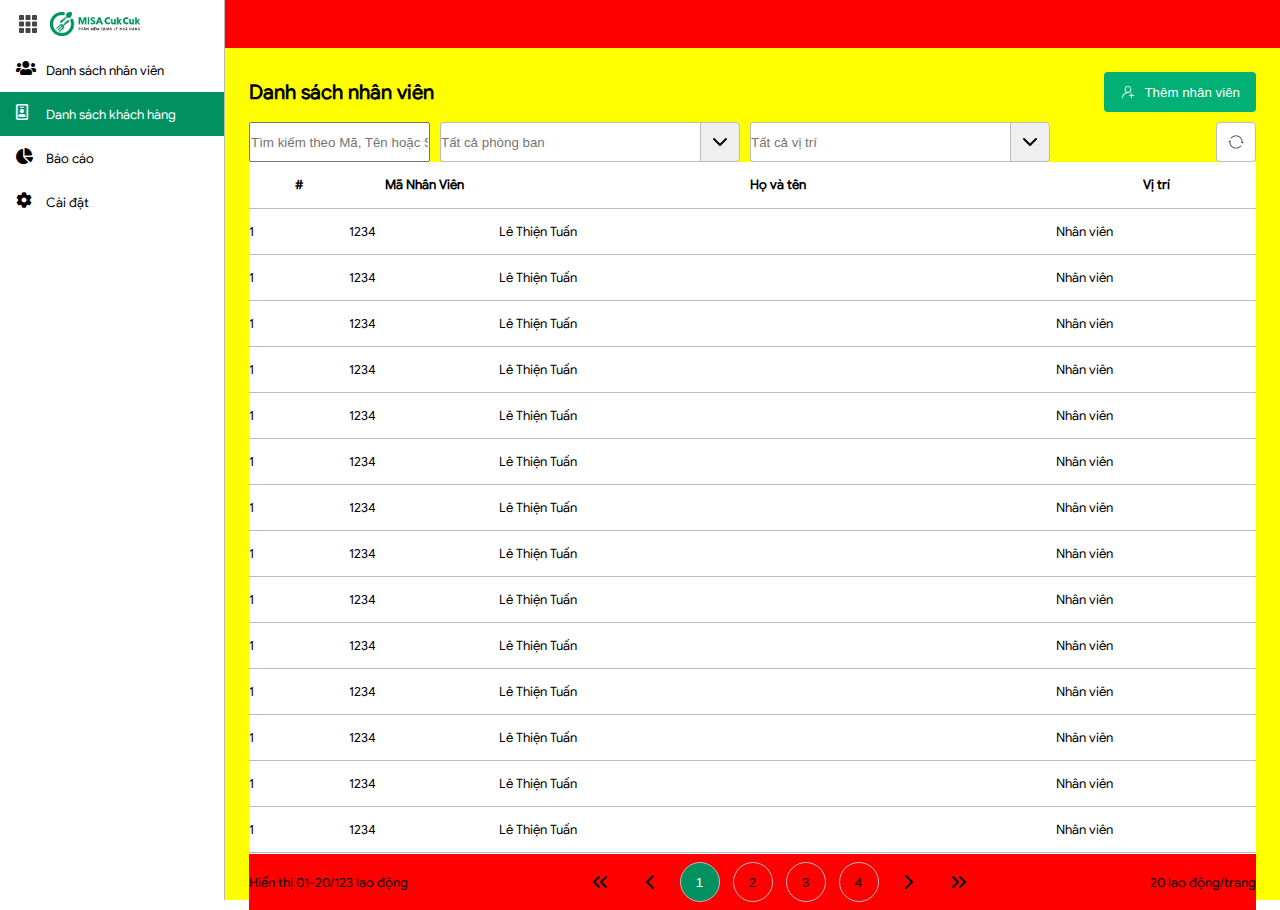
==== page/employee.html @ 457036fb "Quan ly nhan vien" ====
<!DOCTYPE html>
<html lang="en">
  <head>
    <meta charset="UTF-8" />
    <meta http-equiv="X-UA-Compatible" content="IE=edge" />
    <meta name="viewport" content="width=device-width, initial-scale=1.0" />
    <title>Danh sách nhân viên</title>
    <!-- nhúng các thư viên css -->
    <link rel="stylesheet" href="/assets/font/fontawesome-5.15.1/css/all.css" />
    <!-- nhúng tệp css định nghĩa chung -->
    <link rel="stylesheet" href="/css/main.css" />
    <!-- nhúng tệp css định nghĩa riêng-->
    <link rel="stylesheet" href="/css/page/employee.css" />
  </head>
  <body>
    <!-- header -->
    <div class="m-header">
      <div class="header-left">
        <div class="sidebar"></div>
        <div class="logo"></div>
      </div>
      <div class="header-right"></div>
    </div>

    <!-- navbar -->
    <div class="m-navbar">
      <div class="m-nemu-item">
        <div class="m-menu-icon">
          <i class="fas fa-users"></i>
        </div>
        <div class="m-menu-text">Danh sách nhân viên</div>
      </div>
      <div class="m-nemu-item m-menu-selected">
        <div class="m-menu-icon">
          <i class="far fa-id-badge"></i>
        </div>
        <div class="m-menu-text">Danh sách khách hàng</div>
      </div>
      <div class="m-nemu-item">
        <div class="m-menu-icon"><i class="fas fa-chart-pie"></i></div>
        <div class="m-menu-text">Báo cáo</div>
      </div>
      <div class="m-nemu-item">
        <div class="m-menu-icon"><i class="fas fa-cog"></i></div>
        <div class="m-menu-text">Cài đặt</div>
      </div>
    </div>

    <!-- content -->
    <div class="m-content">
      <div class="m-page-header">
        <div class="m-page-tittle">Danh sách nhân viên</div>
        <div class="m-page-button">
          <button class="m-button m-button-icon" id="btnAdd">
            Thêm nhân viên
          </button>
        </div>
      </div>

      <div class="m-page-toolbar">
        <div class="m-toolbar-left">
          <input
            type="text"
            class="m-input m-input-error"
            placeholder="Tìm kiếm theo Mã, Tên hoặc Số điện thoại"
          />

          <div class="m-combobox" style="width: 300px">
            <input type="text" placeholder="Tất cả phòng ban" />
            <button></button>
            <div class="m-combobox-data" style="display: none">
              <div class="m-combobox-item">Trang thai 1</div>
              <div class="m-combobox-item">Trang thai 2</div>
              <div class="m-combobox-item">Trang thai 3</div>
              <div class="m-combobox-item m-combobox-itemselected">
                Trang thai 4
              </div>
            </div>
          </div>

          <div class="m-combobox" style="width: 300px">
            <input type="text" placeholder="Tất cả vị trí" />
            <button></button>
            <div class="m-combobox-data" style="display: none">
              <div class="m-combobox-item">Trang thai 1</div>
              <div class="m-combobox-item">Trang thai 2</div>
              <div class="m-combobox-item">Trang thai 3</div>
              <div class="m-combobox-item m-combobox-itemselected">
                Trang thai 4
              </div>
            </div>
          </div>
        </div>
        <div class="m-toolbar-right">
          <button class="btn-refresh"></button>
        </div>
      </div>
      <div class="m-grip">
        <div class="m-contain-table">
          <table class="m-table">
            <thead>
              <tr>
                <th style="width: 100px">#</th>
                <th style="width: 150px">Mã Nhân Viên</th>
                <th>Họ và tên</th>
                <th style="width: 200px">Vị trí</th>
              </tr>
            </thead>
            <tbody>
              <tr>
                <td>1</td>
                <td>1234</td>
                <td>Lê Thiện Tuấn</td>
                <td>Nhân viên</td>
              </tr>
              <tr>
                <td>1</td>
                <td>1234</td>
                <td>Lê Thiện Tuấn</td>
                <td>Nhân viên</td>
              </tr>
              <tr>
                <td>1</td>
                <td>1234</td>
                <td>Lê Thiện Tuấn</td>
                <td>Nhân viên</td>
              </tr>
              <tr>
                <td>1</td>
                <td>1234</td>
                <td>Lê Thiện Tuấn</td>
                <td>Nhân viên</td>
              </tr>
              <tr>
                <td>1</td>
                <td>1234</td>
                <td>Lê Thiện Tuấn</td>
                <td>Nhân viên</td>
              </tr>
              <tr>
                <td>1</td>
                <td>1234</td>
                <td>Lê Thiện Tuấn</td>
                <td>Nhân viên</td>
              </tr>
              <tr>
                <td>1</td>
                <td>1234</td>
                <td>Lê Thiện Tuấn</td>
                <td>Nhân viên</td>
              </tr>
              <tr>
                <td>1</td>
                <td>1234</td>
                <td>Lê Thiện Tuấn</td>
                <td>Nhân viên</td>
              </tr>
              <tr>
                <td>1</td>
                <td>1234</td>
                <td>Lê Thiện Tuấn</td>
                <td>Nhân viên</td>
              </tr>
              <tr>
                <td>1</td>
                <td>1234</td>
                <td>Lê Thiện Tuấn</td>
                <td>Nhân viên</td>
              </tr>
              <tr>
                <td>1</td>
                <td>1234</td>
                <td>Lê Thiện Tuấn</td>
                <td>Nhân viên</td>
              </tr>
              <tr>
                <td>1</td>
                <td>1234</td>
                <td>Lê Thiện Tuấn</td>
                <td>Nhân viên</td>
              </tr>
              <tr>
                <td>1</td>
                <td>1234</td>
                <td>Lê Thiện Tuấn</td>
                <td>Nhân viên</td>
              </tr>
              <tr>
                <td>1</td>
                <td>1234</td>
                <td>Lê Thiện Tuấn</td>
                <td>Nhân viên</td>
              </tr>
              <tr>
                <td>1</td>
                <td>1234</td>
                <td>Lê Thiện Tuấn</td>
                <td>Nhân viên</td>
              </tr>
            </tbody>
          </table>
        </div>

        <div class="m-paging">
          <div class="m-paging-left">Hiển thị 01-20/123 lao động</div>
          <div class="m-paging-center">
            <button class="m-page-button m-firstpage"></button>
            <button class="m-page-button m-prepage"></button>
            <div class="m-paging-group">
              <button class="m-number m-number-active">1</button>
              <button class="m-number">2</button>
              <button class="m-number">3</button>
              <button class="m-number">4</button>
            </div>
            <button class="m-page-button m-nextpage"></button>
            <button class="m-page-button m-lastpage"></button>
          </div>
          <div class="m-paging-right">20 lao động/trang</div>
        </div>
      </div>
    </div>
  </body>
</html>
---- css/main.css ----
@import url(/css/components/button.css);
@import url(/css/components/table.css);
@import url(/css/components/input.css);
@import url(/css/components/dialog.css);
@import url(/css/components/combobox.css);
@import url(/css/components/paging.css);
@import url(/css/components/check-box.css);
@import url(/css/components/header.css);
@import url(/css/components/navbar.css);
@import url(/css/components/main.css);
@import url(/css/components/toast.css);
@import url(/css/components/toolbar.css);

/*  */
@import url(/css/layout/header.css);
@import url(/css/layout/navbar.css);
@import url(/css/layout/content.css);

* {
  padding: 0;
  margin: 0;
  box-sizing: border-box;
}

body {
  font-family: MISA Font;
  font-size: 13px;
}

@font-face {
  font-family: MISA Font;
  src: url(/assets/font/GoogleSans-Regular.otf);
}

@font-face {
  font-family: MISA Font Bold;
  src: url(/assets/font/GoogleSans-Bold.otf);
}

@font-face {
  font-family: MISA Font Italic;
  src: url(/assets/font/GoogleSans-Italic.otf);
}

.m-row {
  width: 100%;
  margin: 10px 0;
}

.d-flex {
  display: flex;
}

ul {
  padding: 0;
}

ul li {
  list-style: none;
}

.text-align-left {
}
.text-align-right {
}
.text-align-center {
}
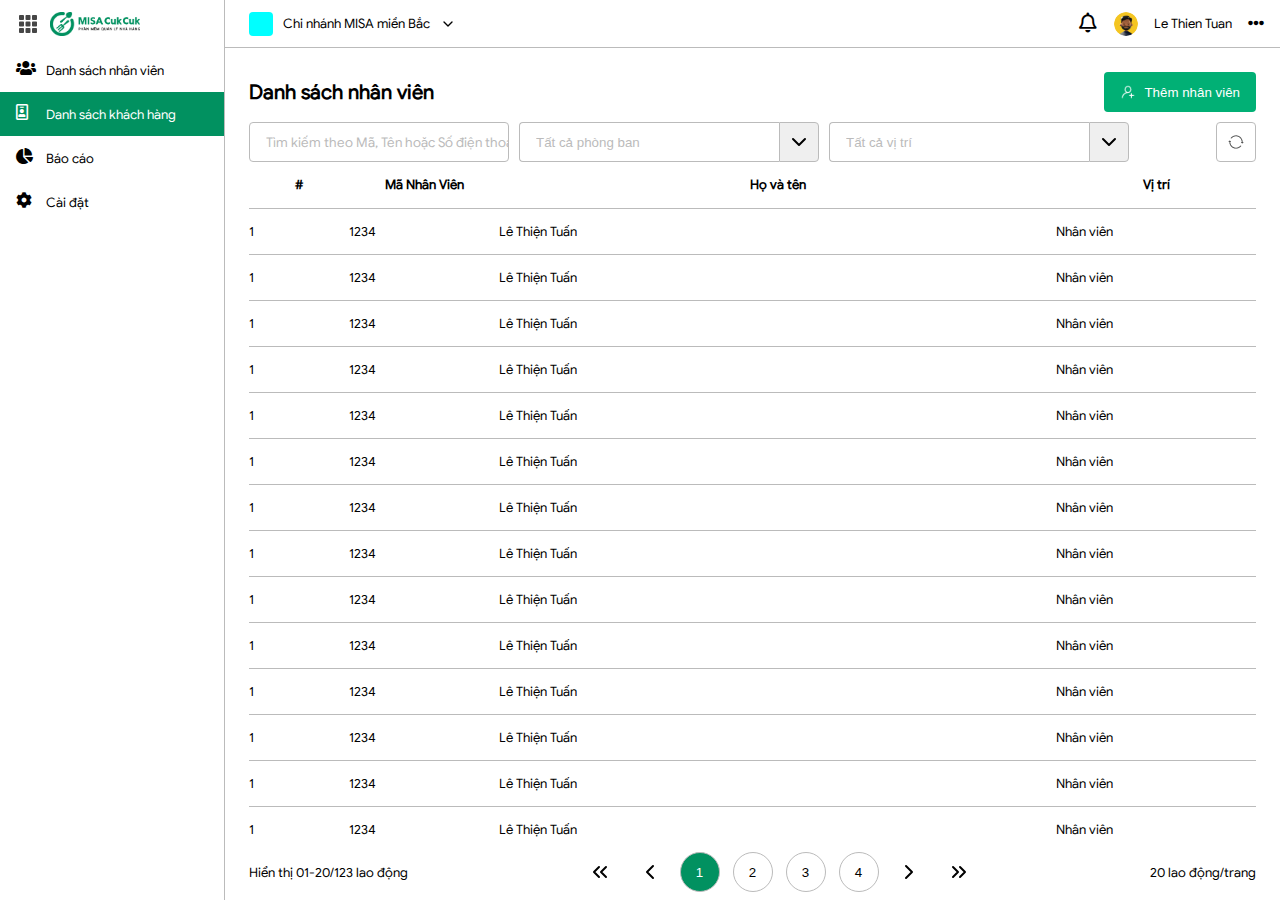
==== commit dc14ea71: "employee" ====
--- a/page/employee.html
+++ b/page/employee.html
@@ -19,7 +19,25 @@
         <div class="sidebar"></div>
         <div class="logo"></div>
       </div>
-      <div class="header-right"></div>
+      <div class="header-right">
+        <div class="branch">
+          <div class="branch-logo"></div>
+          <div class="header-text">Chi nhánh MISA miền Bắc</div>
+          <div class="arrow"></div>
+        </div>
+        <div class="user">
+          <div class="noti">
+            <i class="far fa-bell"></i>
+          </div>
+          <div class="user-info">
+            <div class="user-ava"></div>
+            <div class="user-name">Le Thien Tuan</div>
+          </div>
+          <div class="option">
+            <i class="fas fa-ellipsis-h"></i>
+          </div>
+        </div>
+      </div>
     </div>
 
     <!-- navbar -->
@@ -54,6 +72,72 @@
           <button class="m-button m-button-icon" id="btnAdd">
             Thêm nhân viên
           </button>
+
+          <!-- dialog -->
+          <div class="m-dialog" id="addStaff">
+            <div class="m-popup">
+              <div class="m-close" id="btnCloseDialog"></div>
+
+              <div class="m-popup-main">
+                <div class="m-popup-header">Thông tin nhân viên</div>
+                <div class="m-popup-content">
+                  <div class="content-left">
+                    <div class="user-ava"></div>
+                    <div class="user-text">
+                      (Vui lòng chọn ảnh có định <br />
+                      dạng <br />
+                      <span>.jpg, .jpeg, .gif, .png)</span>
+                    </div>
+                  </div>
+
+                  <div class="content-right">
+                    <div class="content-header">A.Thông tin chung:</div>
+                    <div class="content-fields">
+                      <input
+                        type="text"
+                        class="m-input"
+                        placeholder="Tim kiem theo ten, theo ho so"
+                      />
+                      <input
+                        type="text"
+                        class="m-input"
+                        placeholder="Tim kiem theo ten, theo ho so"
+                      />
+                      <input
+                        type="text"
+                        class="m-input"
+                        placeholder="Tim kiem theo ten, theo ho so"
+                      />
+                      <input
+                        type="text"
+                        class="m-input"
+                        placeholder="Tim kiem theo ten, theo ho so"
+                      />
+                      <input
+                        type="text"
+                        class="m-input"
+                        placeholder="Tim kiem theo ten, theo ho so"
+                      />
+                      <input
+                        type="text"
+                        class="m-input"
+                        placeholder="Tim kiem theo ten, theo ho so"
+                      />
+                    </div>
+                  </div>
+
+                  <div class="popup-left"></div>
+                </div>
+              </div>
+
+              <div class="m-popup-button">
+                <button class="m-button">Đồng ý</button>
+                <button class="m-button m-button-error">Đóng</button>
+              </div>
+            </div>
+          </div>
+
+          <!-- end-dialog -->
         </div>
       </div>
 
@@ -95,6 +179,7 @@
           <button class="btn-refresh"></button>
         </div>
       </div>
+
       <div class="m-grip">
         <div class="m-contain-table">
           <table class="m-table">
@@ -220,4 +305,13 @@
       </div>
     </div>
   </body>
+
+  <!-- nhúng các thư viện  -->
+  <script src="/js/jquery/jquery-3.6.0.min.js"></script>
+
+  <!-- nhúng js chung -->
+  <!-- <script src="/js/common.js"></script> -->
+
+  <!-- nhúng js sử dụng chung cho các trang -->
+  <script src="/js/employee.js"></script>
 </html>
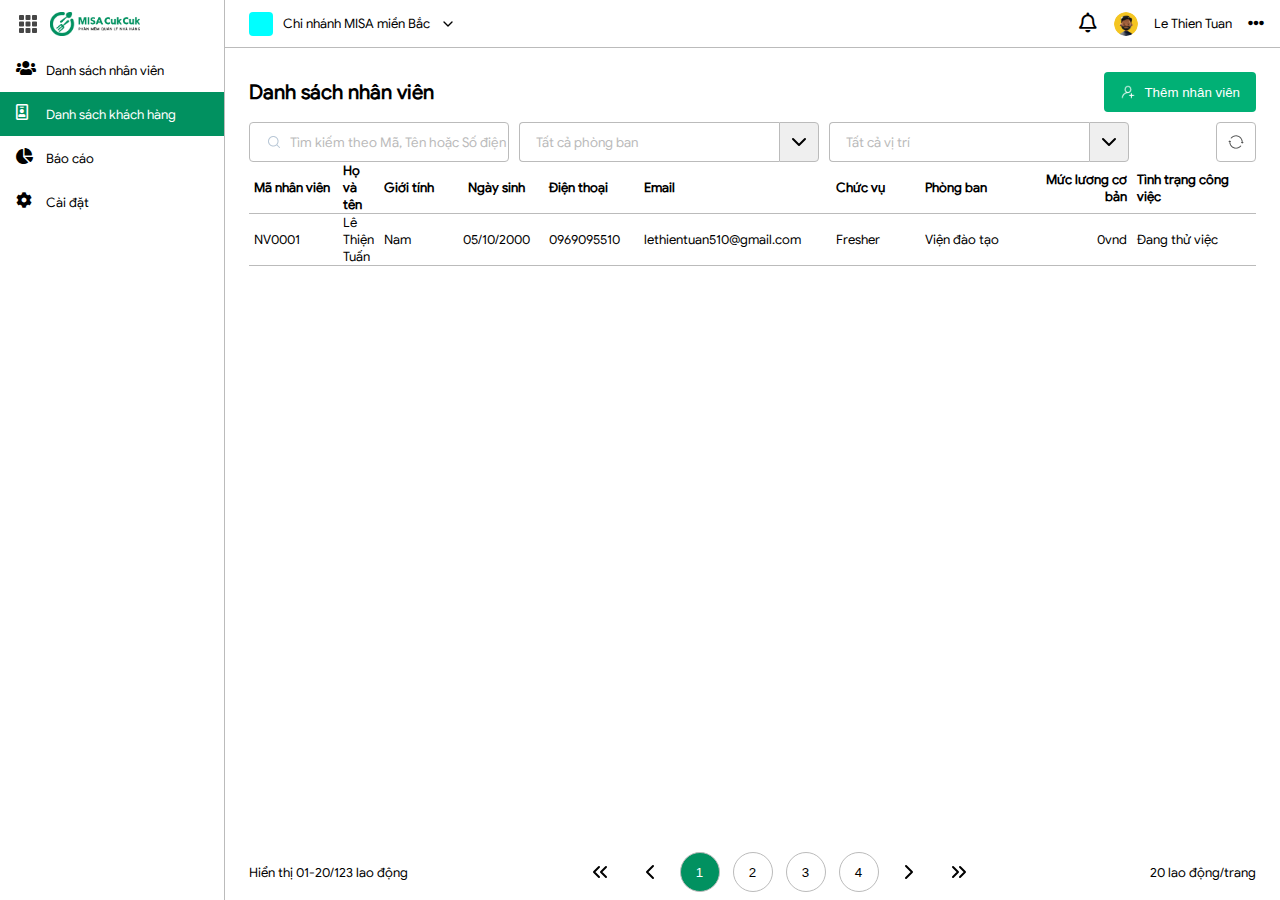
==== commit 461fdbd7: "dialog" ====
--- a/page/employee.html
+++ b/page/employee.html
@@ -91,42 +91,162 @@
                   </div>
 
                   <div class="content-right">
-                    <div class="content-header">A.Thông tin chung:</div>
-                    <div class="content-fields">
-                      <input
-                        type="text"
-                        class="m-input"
-                        placeholder="Tim kiem theo ten, theo ho so"
-                      />
-                      <input
-                        type="text"
-                        class="m-input"
-                        placeholder="Tim kiem theo ten, theo ho so"
-                      />
-                      <input
-                        type="text"
-                        class="m-input"
-                        placeholder="Tim kiem theo ten, theo ho so"
-                      />
-                      <input
-                        type="text"
-                        class="m-input"
-                        placeholder="Tim kiem theo ten, theo ho so"
-                      />
-                      <input
-                        type="text"
-                        class="m-input"
-                        placeholder="Tim kiem theo ten, theo ho so"
-                      />
-                      <input
-                        type="text"
-                        class="m-input"
-                        placeholder="Tim kiem theo ten, theo ho so"
-                      />
+                    <div class="group-fields">
+                      <div class="content-header">A.Thông tin chung:</div>
+                      <div class="content-fields">
+                        <div class="field">
+                          <label style="display: block" for="input"
+                            >Mã nhân viên (<span>*</span>)</label
+                          >
+                          <input
+                            type="text"
+                            class="m-input"
+                            placeholder="Tim kiem theo ten, theo ho so"
+                          />
+                        </div>
+                        <div class="field">
+                          <label style="display: block" for="input"
+                            >Họ và tên (<span>*</span>)</label
+                          >
+                          <input
+                            type="text"
+                            class="m-input"
+                            placeholder="Tim kiem theo ten, theo ho so"
+                          />
+                        </div>
+                        <div class="field">
+                          <label style="display: block" for="input"
+                            >Ngày sinh (<span>*</span>)</label
+                          >
+                          <input
+                            type="date"
+                            class="m-input"
+                            placeholder="Tim kiem theo ten, theo ho so"
+                          />
+                        </div>
+                        <div class="field">
+                          <label style="display: block" for="input"
+                            >Giới tính (<span>*</span>)</label
+                          >
+                          <input
+                            type="text"
+                            class="m-input"
+                            placeholder="Tim kiem theo ten, theo ho so"
+                          />
+                        </div>
+                        <div class="field">
+                          <label style="display: block" for="input"
+                            >Số CMTND/ Căn cước (<span>*</span>)</label
+                          >
+                          <input
+                            type="text"
+                            class="m-input"
+                            placeholder="Tim kiem theo ten, theo ho so"
+                          />
+                        </div>
+                        <div class="field">
+                          <label style="display: block" for="input"
+                            >Ngày cấp (<span>*</span>)</label
+                          >
+                          <input type="date" class="m-input" />
+                        </div>
+                        <div class="field" style="width: 50%">
+                          <label style="display: block" for="input"
+                            >Nơi cấp (<span>*</span>)</label
+                          >
+                          <input
+                            type="text"
+                            class="m-input"
+                            placeholder="Tim kiem theo ten, theo ho so"
+                          />
+                        </div>
+
+                        <div class="field">
+                          <label style="display: block" for="input"
+                            >Email (<span>*</span>)</label
+                          >
+                          <input
+                            type="text"
+                            class="m-input"
+                            placeholder="Tim kiem theo ten, theo ho so"
+                          />
+                        </div>
+                        <div class="field">
+                          <label style="display: block" for="input"
+                            >Số điện thoại (<span>*</span>)</label
+                          >
+                          <input
+                            type="text"
+                            class="m-input"
+                            placeholder="Tim kiem theo ten, theo ho so"
+                          />
+                        </div>
+                      </div>
+                      <div class="content-header">B.Thông tin công việc:</div>
+                      <div class="content-fields">
+                        <div class="field">
+                          <label style="display: block" for="input"
+                            >Vị trí (<span>*</span>)</label
+                          >
+                          <input
+                            type="text"
+                            class="m-input"
+                            placeholder="Tim kiem theo ten, theo ho so"
+                          />
+                        </div>
+                        <div class="field">
+                          <label style="display: block" for="input"
+                            >Phòng ban (<span>*</span>)</label
+                          >
+                          <input
+                            type="text"
+                            class="m-input"
+                            placeholder="Tim kiem theo ten, theo ho so"
+                          />
+                        </div>
+                        <div class="field">
+                          <label style="display: block" for="input"
+                            >mã số thuế cá nhân (<span>*</span>)</label
+                          >
+                          <input
+                            type="text"
+                            class="m-input"
+                            placeholder="Tim kiem theo ten, theo ho so"
+                          />
+                        </div>
+                        <div class="field">
+                          <label style="display: block" for="input"
+                            >Mức lương cơ bản (<span>*</span>)</label
+                          >
+                          <input
+                            type="text"
+                            class="m-input"
+                            placeholder="Tim kiem theo ten, theo ho so"
+                          />
+                        </div>
+                        <div class="field">
+                          <label style="display: block" for="input"
+                            >Ngày gia nhập công ty (<span>*</span>)</label
+                          >
+                          <input
+                            type="text"
+                            class="m-input"
+                            placeholder="Tim kiem theo ten, theo ho so"
+                          />
+                        </div>
+                        <div class="field">
+                          <label style="display: block" for="input"
+                            >Tình trạng công việc (<span>*</span>)</label
+                          >
+                          <input
+                            type="text"
+                            class="m-input"
+                            placeholder="Tim kiem theo ten, theo ho so"
+                          />
+                        </div>
+                      </div>
                     </div>
                   </div>
-
-                  <div class="popup-left"></div>
                 </div>
               </div>
 
@@ -145,7 +265,7 @@
         <div class="m-toolbar-left">
           <input
             type="text"
-            class="m-input m-input-error"
+            class="m-input m-input-icon"
             placeholder="Tìm kiếm theo Mã, Tên hoặc Số điện thoại"
           />
 
@@ -185,102 +305,42 @@
           <table class="m-table">
             <thead>
               <tr>
-                <th style="width: 100px">#</th>
-                <th style="width: 150px">Mã Nhân Viên</th>
-                <th>Họ và tên</th>
-                <th style="width: 200px">Vị trí</th>
+                <th class="text-align-left" style="width: 100px">
+                  Mã nhân viên
+                </th>
+                <th class="text-align-left">Họ và tên</th>
+                <th class="text-align-left" style="width: 80px">Giới tính</th>
+                <th class="text-align-center" style="width: 100px">
+                  Ngày sinh
+                </th>
+                <th class="text-align-left" style="width: 100px">Điện thoại</th>
+                <th class="text-align-left" style="width: 200px">Email</th>
+                <th class="text-align-left" style="width: 100px">Chức vụ</th>
+                <th class="text-align-left" style="width: 130px">Phòng ban</th>
+                <th class="text-align-right" style="width: 120px">
+                  Mức lương cơ bản
+                </th>
+                <th class="text-align-left" style="width: 150px">
+                  Tình trạng công việc
+                </th>
               </tr>
             </thead>
             <tbody>
               <tr>
-                <td>1</td>
-                <td>1234</td>
-                <td>Lê Thiện Tuấn</td>
-                <td>Nhân viên</td>
-              </tr>
-              <tr>
-                <td>1</td>
-                <td>1234</td>
-                <td>Lê Thiện Tuấn</td>
-                <td>Nhân viên</td>
-              </tr>
-              <tr>
-                <td>1</td>
-                <td>1234</td>
-                <td>Lê Thiện Tuấn</td>
-                <td>Nhân viên</td>
-              </tr>
-              <tr>
-                <td>1</td>
-                <td>1234</td>
-                <td>Lê Thiện Tuấn</td>
-                <td>Nhân viên</td>
-              </tr>
-              <tr>
-                <td>1</td>
-                <td>1234</td>
-                <td>Lê Thiện Tuấn</td>
-                <td>Nhân viên</td>
-              </tr>
-              <tr>
-                <td>1</td>
-                <td>1234</td>
-                <td>Lê Thiện Tuấn</td>
-                <td>Nhân viên</td>
-              </tr>
-              <tr>
-                <td>1</td>
-                <td>1234</td>
-                <td>Lê Thiện Tuấn</td>
-                <td>Nhân viên</td>
-              </tr>
-              <tr>
-                <td>1</td>
-                <td>1234</td>
-                <td>Lê Thiện Tuấn</td>
-                <td>Nhân viên</td>
-              </tr>
-              <tr>
-                <td>1</td>
-                <td>1234</td>
-                <td>Lê Thiện Tuấn</td>
-                <td>Nhân viên</td>
-              </tr>
-              <tr>
-                <td>1</td>
-                <td>1234</td>
-                <td>Lê Thiện Tuấn</td>
-                <td>Nhân viên</td>
-              </tr>
-              <tr>
-                <td>1</td>
-                <td>1234</td>
-                <td>Lê Thiện Tuấn</td>
-                <td>Nhân viên</td>
-              </tr>
-              <tr>
-                <td>1</td>
-                <td>1234</td>
-                <td>Lê Thiện Tuấn</td>
-                <td>Nhân viên</td>
-              </tr>
-              <tr>
-                <td>1</td>
-                <td>1234</td>
-                <td>Lê Thiện Tuấn</td>
-                <td>Nhân viên</td>
-              </tr>
-              <tr>
-                <td>1</td>
-                <td>1234</td>
-                <td>Lê Thiện Tuấn</td>
-                <td>Nhân viên</td>
-              </tr>
-              <tr>
-                <td>1</td>
-                <td>1234</td>
-                <td>Lê Thiện Tuấn</td>
-                <td>Nhân viên</td>
+                <td class="text-align-left">NV0001</td>
+                <td class="text-align-left" style="text-overflow: ellipsis">
+                  Lê Thiện Tuấn
+                </td>
+                <td class="text-align-left">Nam</td>
+                <td class="text-align-center">05/10/2000</td>
+                <td class="text-align-left">0969095510</td>
+                <td class="text-align-left" style="text-overflow: ellipsis">
+                  lethientuan510@gmail.com
+                </td>
+                <td class="text-align-left">Fresher</td>
+                <td class="text-align-left">Viện đào tạo</td>
+                <td class="text-align-right">0vnd</td>
+                <td class="text-align-left">Đang thử việc</td>
               </tr>
             </tbody>
           </table>
--- a/css/main.css
+++ b/css/main.css
@@ -10,8 +10,6 @@
 @import url(/css/components/main.css);
 @import url(/css/components/toast.css);
 @import url(/css/components/toolbar.css);
-
-/*  */
 @import url(/css/layout/header.css);
 @import url(/css/layout/navbar.css);
 @import url(/css/layout/content.css);
@@ -60,8 +58,11 @@
 }
 
 .text-align-left {
+  text-align: left;
 }
 .text-align-right {
+  text-align: right;
 }
 .text-align-center {
+  text-align: center;
 }
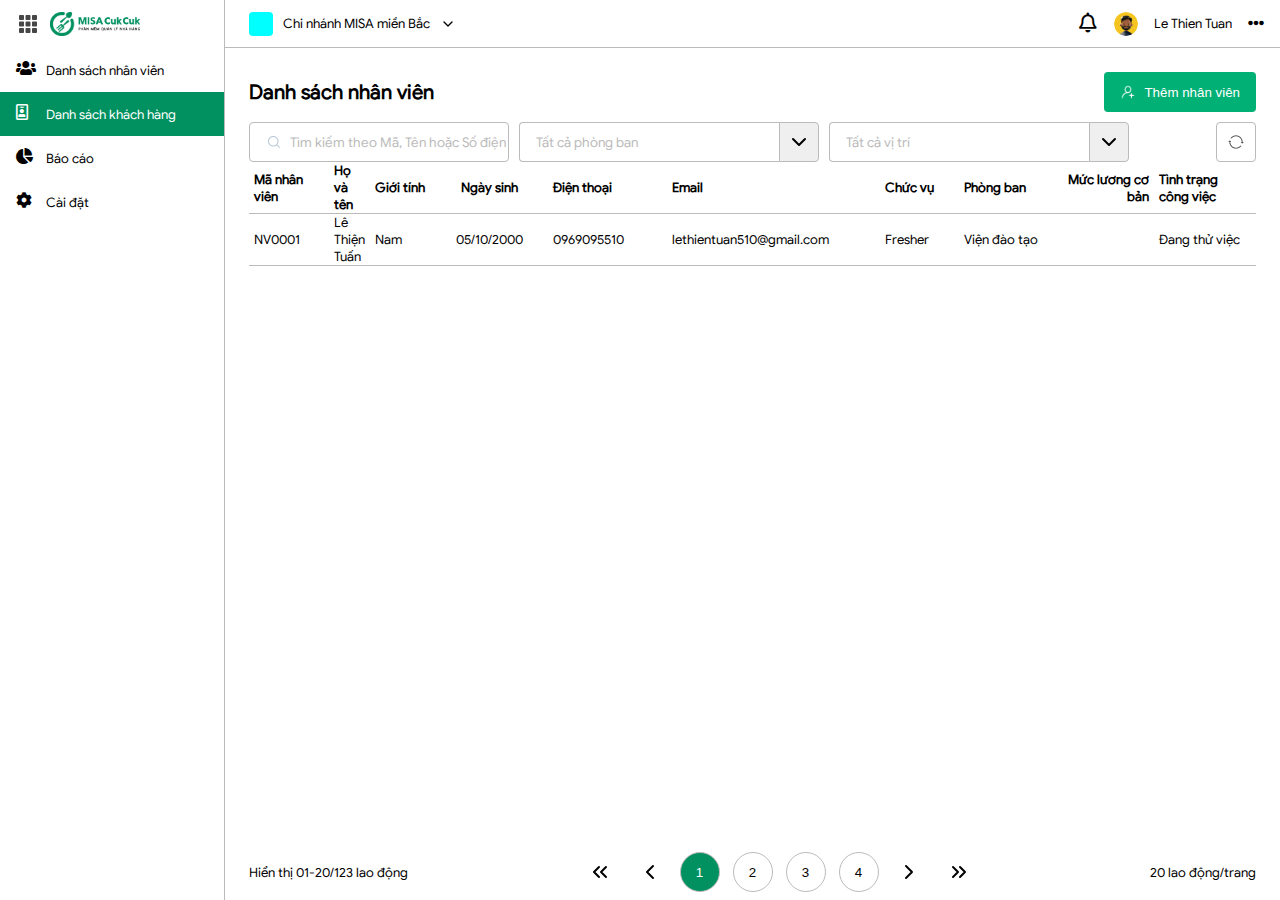
==== commit 4623b3cd: "fix dialog" ====
--- a/page/employee.html
+++ b/page/employee.html
@@ -84,8 +84,7 @@
                   <div class="content-left">
                     <div class="user-ava"></div>
                     <div class="user-text">
-                      (Vui lòng chọn ảnh có định <br />
-                      dạng <br />
+                      (Vui lòng chọn ảnh có định dạng <br />
                       <span>.jpg, .jpeg, .gif, .png)</span>
                     </div>
                   </div>
@@ -256,7 +255,6 @@
               </div>
             </div>
           </div>
-
           <!-- end-dialog -->
         </div>
       </div>
@@ -310,14 +308,14 @@
                 </th>
                 <th class="text-align-left">Họ và tên</th>
                 <th class="text-align-left" style="width: 80px">Giới tính</th>
-                <th class="text-align-center" style="width: 100px">
+                <th class="text-align-center" style="width: 150px">
                   Ngày sinh
                 </th>
-                <th class="text-align-left" style="width: 100px">Điện thoại</th>
-                <th class="text-align-left" style="width: 200px">Email</th>
+                <th class="text-align-left" style="width: 150px">Điện thoại</th>
+                <th class="text-align-left" style="width: 250px">Email</th>
                 <th class="text-align-left" style="width: 100px">Chức vụ</th>
                 <th class="text-align-left" style="width: 130px">Phòng ban</th>
-                <th class="text-align-right" style="width: 120px">
+                <th class="text-align-right" style="width: 150px">
                   Mức lương cơ bản
                 </th>
                 <th class="text-align-left" style="width: 150px">
@@ -339,7 +337,7 @@
                 </td>
                 <td class="text-align-left">Fresher</td>
                 <td class="text-align-left">Viện đào tạo</td>
-                <td class="text-align-right">0vnd</td>
+                <td class="text-align-right"></td>
                 <td class="text-align-left">Đang thử việc</td>
               </tr>
             </tbody>
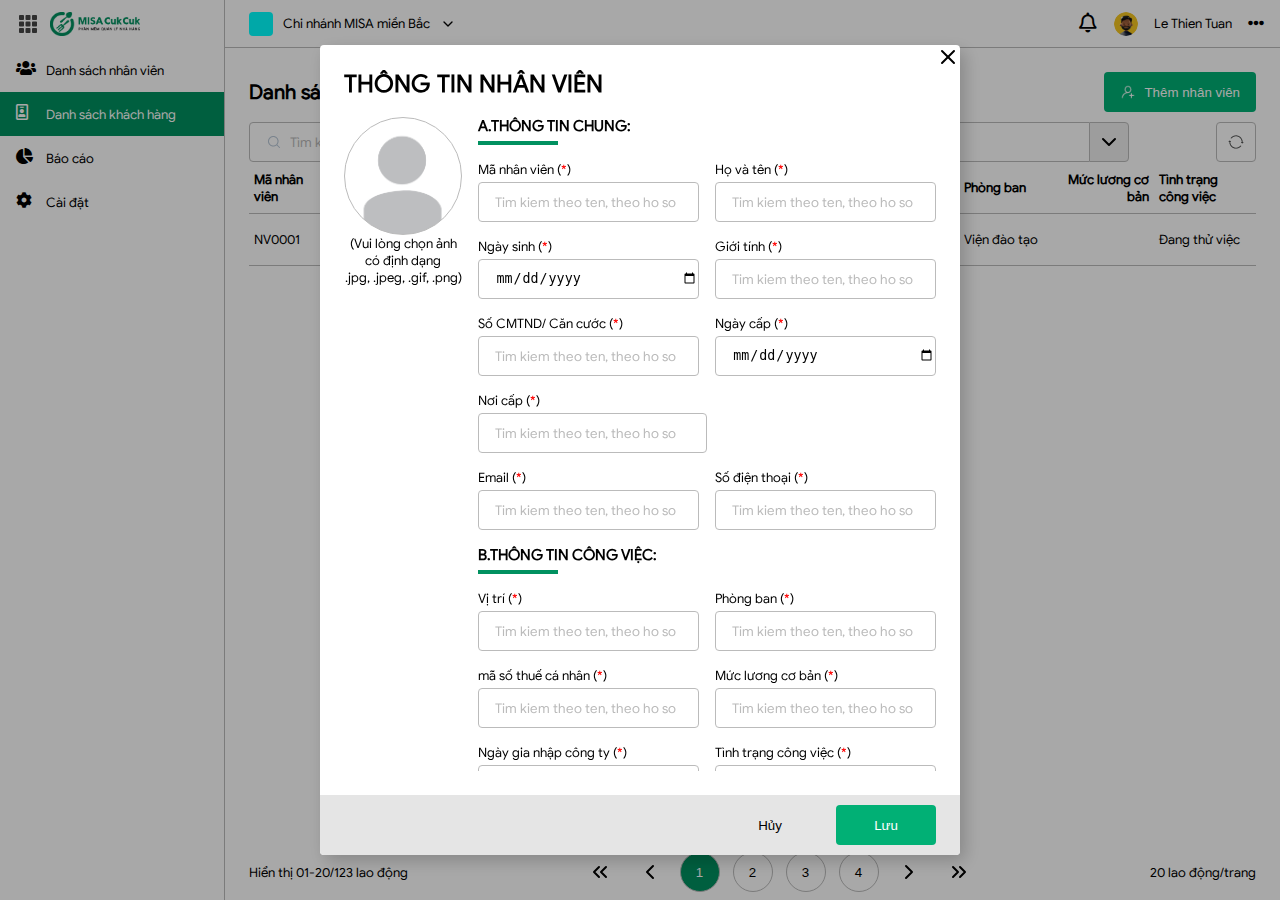
==== commit f22bb2a5: "check input" ====
--- a/page/employee.html
+++ b/page/employee.html
@@ -69,14 +69,14 @@
       <div class="m-page-header">
         <div class="m-page-tittle">Danh sách nhân viên</div>
         <div class="m-page-button">
-          <button class="m-button m-button-icon" id="btnAdd">
+          <button class="m-button m-button-icon" id="btnShowForm">
             Thêm nhân viên
           </button>
 
           <!-- dialog -->
           <div class="m-dialog" id="addStaff">
             <div class="m-popup">
-              <div class="m-close" id="btnCloseDialog"></div>
+              <div class="m-close btnCloseForm"></div>
 
               <div class="m-popup-main">
                 <div class="m-popup-header">Thông tin nhân viên</div>
@@ -90,159 +90,167 @@
                   </div>
 
                   <div class="content-right">
-                    <div class="group-fields">
-                      <div class="content-header">A.Thông tin chung:</div>
-                      <div class="content-fields">
-                        <div class="field">
-                          <label style="display: block" for="input"
-                            >Mã nhân viên (<span>*</span>)</label
-                          >
-                          <input
-                            type="text"
-                            class="m-input"
-                            placeholder="Tim kiem theo ten, theo ho so"
-                          />
-                        </div>
-                        <div class="field">
-                          <label style="display: block" for="input"
-                            >Họ và tên (<span>*</span>)</label
-                          >
-                          <input
-                            type="text"
-                            class="m-input"
-                            placeholder="Tim kiem theo ten, theo ho so"
-                          />
-                        </div>
-                        <div class="field">
-                          <label style="display: block" for="input"
-                            >Ngày sinh (<span>*</span>)</label
-                          >
-                          <input
-                            type="date"
-                            class="m-input"
-                            placeholder="Tim kiem theo ten, theo ho so"
-                          />
-                        </div>
-                        <div class="field">
-                          <label style="display: block" for="input"
-                            >Giới tính (<span>*</span>)</label
-                          >
-                          <input
-                            type="text"
-                            class="m-input"
-                            placeholder="Tim kiem theo ten, theo ho so"
-                          />
-                        </div>
-                        <div class="field">
-                          <label style="display: block" for="input"
-                            >Số CMTND/ Căn cước (<span>*</span>)</label
-                          >
-                          <input
-                            type="text"
-                            class="m-input"
-                            placeholder="Tim kiem theo ten, theo ho so"
-                          />
-                        </div>
-                        <div class="field">
-                          <label style="display: block" for="input"
-                            >Ngày cấp (<span>*</span>)</label
-                          >
-                          <input type="date" class="m-input" />
-                        </div>
-                        <div class="field" style="width: 50%">
-                          <label style="display: block" for="input"
-                            >Nơi cấp (<span>*</span>)</label
-                          >
-                          <input
-                            type="text"
-                            class="m-input"
-                            placeholder="Tim kiem theo ten, theo ho so"
-                          />
-                        </div>
-
-                        <div class="field">
-                          <label style="display: block" for="input"
-                            >Email (<span>*</span>)</label
-                          >
-                          <input
-                            type="text"
-                            class="m-input"
-                            placeholder="Tim kiem theo ten, theo ho so"
-                          />
-                        </div>
-                        <div class="field">
-                          <label style="display: block" for="input"
-                            >Số điện thoại (<span>*</span>)</label
-                          >
-                          <input
-                            type="text"
-                            class="m-input"
-                            placeholder="Tim kiem theo ten, theo ho so"
-                          />
-                        </div>
-                      </div>
-                      <div class="content-header">B.Thông tin công việc:</div>
-                      <div class="content-fields">
-                        <div class="field">
-                          <label style="display: block" for="input"
-                            >Vị trí (<span>*</span>)</label
-                          >
-                          <input
-                            type="text"
-                            class="m-input"
-                            placeholder="Tim kiem theo ten, theo ho so"
-                          />
-                        </div>
-                        <div class="field">
-                          <label style="display: block" for="input"
-                            >Phòng ban (<span>*</span>)</label
-                          >
-                          <input
-                            type="text"
-                            class="m-input"
-                            placeholder="Tim kiem theo ten, theo ho so"
-                          />
-                        </div>
-                        <div class="field">
-                          <label style="display: block" for="input"
-                            >mã số thuế cá nhân (<span>*</span>)</label
-                          >
-                          <input
-                            type="text"
-                            class="m-input"
-                            placeholder="Tim kiem theo ten, theo ho so"
-                          />
-                        </div>
-                        <div class="field">
-                          <label style="display: block" for="input"
-                            >Mức lương cơ bản (<span>*</span>)</label
-                          >
-                          <input
-                            type="text"
-                            class="m-input"
-                            placeholder="Tim kiem theo ten, theo ho so"
-                          />
-                        </div>
-                        <div class="field">
-                          <label style="display: block" for="input"
-                            >Ngày gia nhập công ty (<span>*</span>)</label
-                          >
-                          <input
-                            type="text"
-                            class="m-input"
-                            placeholder="Tim kiem theo ten, theo ho so"
-                          />
-                        </div>
-                        <div class="field">
-                          <label style="display: block" for="input"
-                            >Tình trạng công việc (<span>*</span>)</label
-                          >
-                          <input
-                            type="text"
-                            class="m-input"
-                            placeholder="Tim kiem theo ten, theo ho so"
-                          />
-                        </div>
+                    <div class="content-header">A.Thông tin chung:</div>
+                    <div class="content-fields">
+                      <div class="field">
+                        <label style="display: block" for="input"
+                          >Mã nhân viên (<span>*</span>)</label
+                        >
+                        <input
+                          required
+                          type="text"
+                          class="m-input"
+                          placeholder="Tim kiem theo ten, theo ho so"
+                        />
+                      </div>
+                      <div class="field">
+                        <label style="display: block" for="input"
+                          >Họ và tên (<span>*</span>)</label
+                        >
+                        <input
+                          required
+                          required
+                          type="text"
+                          class="m-input"
+                          placeholder="Tim kiem theo ten, theo ho so"
+                        />
+                      </div>
+                      <div class="field">
+                        <label style="display: block" for="input"
+                          >Ngày sinh (<span>*</span>)</label
+                        >
+                        <input
+                          required
+                          type="date"
+                          class="m-input"
+                          placeholder="Tim kiem theo ten, theo ho so"
+                        />
+                      </div>
+                      <div class="field">
+                        <label style="display: block" for="input"
+                          >Giới tính (<span>*</span>)</label
+                        >
+                        <input
+                          required
+                          type="text"
+                          class="m-input"
+                          placeholder="Tim kiem theo ten, theo ho so"
+                        />
+                      </div>
+                      <div class="field">
+                        <label style="display: block" for="input"
+                          >Số CMTND/ Căn cước (<span>*</span>)</label
+                        >
+                        <input
+                          required
+                          type="text"
+                          class="m-input"
+                          placeholder="Tim kiem theo ten, theo ho so"
+                        />
+                      </div>
+                      <div class="field">
+                        <label style="display: block" for="input"
+                          >Ngày cấp (<span>*</span>)</label
+                        >
+                        <input required type="date" class="m-input" />
+                      </div>
+                      <div class="field" style="width: 50%">
+                        <label style="display: block" for="input"
+                          >Nơi cấp (<span>*</span>)</label
+                        >
+                        <input
+                          required
+                          type="text"
+                          class="m-input"
+                          placeholder="Tim kiem theo ten, theo ho so"
+                        />
+                      </div>
+
+                      <div class="field">
+                        <label style="display: block" for="input"
+                          >Email (<span>*</span>)</label
+                        >
+                        <input
+                          required
+                          type="text"
+                          class="m-input"
+                          placeholder="Tim kiem theo ten, theo ho so"
+                        />
+                      </div>
+                      <div class="field">
+                        <label style="display: block" for="input"
+                          >Số điện thoại (<span>*</span>)</label
+                        >
+                        <input
+                          required
+                          type="text"
+                          class="m-input"
+                          placeholder="Tim kiem theo ten, theo ho so"
+                        />
+                      </div>
+                    </div>
+                    <div class="content-header">B.Thông tin công việc:</div>
+                    <div class="content-fields">
+                      <div class="field">
+                        <label style="display: block" for="input"
+                          >Vị trí (<span>*</span>)</label
+                        >
+                        <input
+                          required
+                          type="text"
+                          class="m-input"
+                          placeholder="Tim kiem theo ten, theo ho so"
+                        />
+                      </div>
+                      <div class="field">
+                        <label style="display: block" for="input"
+                          >Phòng ban (<span>*</span>)</label
+                        >
+                        <input
+                          type="text"
+                          class="m-input"
+                          placeholder="Tim kiem theo ten, theo ho so"
+                        />
+                      </div>
+                      <div class="field">
+                        <label style="display: block" for="input"
+                          >mã số thuế cá nhân (<span>*</span>)</label
+                        >
+                        <input
+                          type="text"
+                          class="m-input"
+                          placeholder="Tim kiem theo ten, theo ho so"
+                        />
+                      </div>
+                      <div class="field">
+                        <label style="display: block" for="input"
+                          >Mức lương cơ bản (<span>*</span>)</label
+                        >
+                        <input
+                          type="text"
+                          class="m-input"
+                          placeholder="Tim kiem theo ten, theo ho so"
+                        />
+                      </div>
+                      <div class="field">
+                        <label style="display: block" for="input"
+                          >Ngày gia nhập công ty (<span>*</span>)</label
+                        >
+                        <input
+                          type="text"
+                          class="m-input"
+                          placeholder="Tim kiem theo ten, theo ho so"
+                        />
+                      </div>
+                      <div class="field">
+                        <label style="display: block" for="input"
+                          >Tình trạng công việc (<span>*</span>)</label
+                        >
+                        <input
+                          type="text"
+                          class="m-input"
+                          placeholder="Tim kiem theo ten, theo ho so"
+                        />
                       </div>
                     </div>
                   </div>
@@ -250,8 +258,10 @@
               </div>
 
               <div class="m-popup-button">
-                <button class="m-button">Đồng ý</button>
-                <button class="m-button m-button-error">Đóng</button>
+                <button class="btnCloseForm m-button m-button-normal">
+                  Hủy
+                </button>
+                <button class="m-button">Lưu</button>
               </div>
             </div>
           </div>
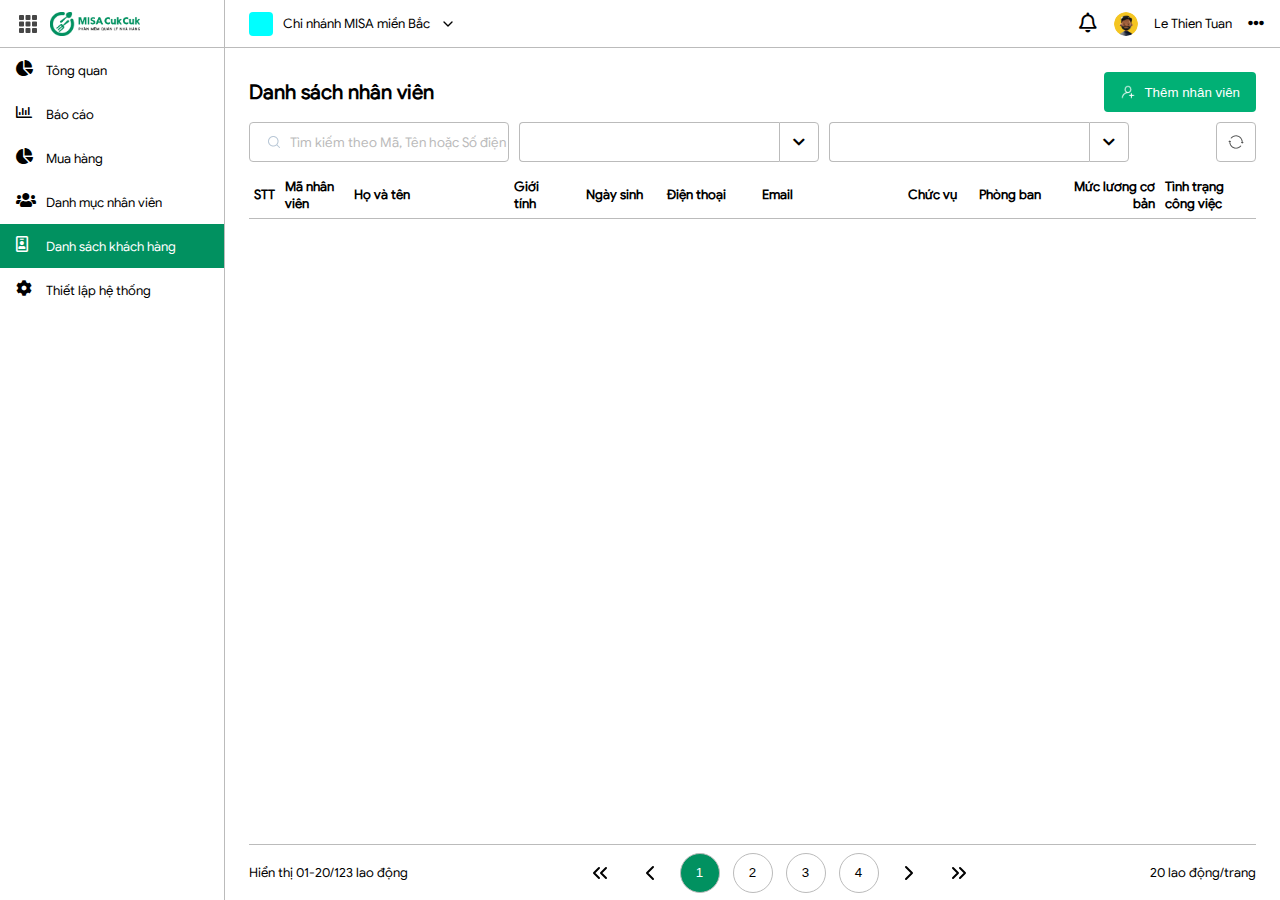
==== commit b6a9f675: "show navbar + load Data" ====
--- a/page/employee.html
+++ b/page/employee.html
@@ -44,23 +44,33 @@
     <div class="m-navbar">
       <div class="m-nemu-item">
         <div class="m-menu-icon">
-          <i class="fas fa-users"></i>
-        </div>
-        <div class="m-menu-text">Danh sách nhân viên</div>
+          <i class="fas fa-chart-pie"></i>
+        </div>
+        <div class="m-menu-text">Tông quan</div>
+      </div>
+
+      <div class="m-nemu-item">
+        <div class="m-menu-icon">
+          <i class="far fa-chart-bar"></i>
+        </div>
+        <div class="m-menu-text">Báo cáo</div>
+      </div>
+      <div class="m-nemu-item">
+        <div class="m-menu-icon"><i class="fas fa-chart-pie"></i></div>
+        <div class="m-menu-text">Mua hàng</div>
+      </div>
+      <div class="m-nemu-item">
+        <div class="m-menu-icon"><i class="fas fa-users"></i></div>
+        <div class="m-menu-text">Danh mục nhân viên</div>
       </div>
       <div class="m-nemu-item m-menu-selected">
-        <div class="m-menu-icon">
-          <i class="far fa-id-badge"></i>
-        </div>
+        <div class="m-menu-icon"><i class="far fa-id-badge"></i></div>
         <div class="m-menu-text">Danh sách khách hàng</div>
       </div>
-      <div class="m-nemu-item">
-        <div class="m-menu-icon"><i class="fas fa-chart-pie"></i></div>
-        <div class="m-menu-text">Báo cáo</div>
-      </div>
+
       <div class="m-nemu-item">
         <div class="m-menu-icon"><i class="fas fa-cog"></i></div>
-        <div class="m-menu-text">Cài đặt</div>
+        <div class="m-menu-text">Thiết lập hệ thống</div>
       </div>
     </div>
 
@@ -97,7 +107,7 @@
                           >Mã nhân viên (<span>*</span>)</label
                         >
                         <input
-                          required
+                          id="employeeCodeInput"
                           type="text"
                           class="m-input"
                           placeholder="Tim kiem theo ten, theo ho so"
@@ -108,8 +118,6 @@
                           >Họ và tên (<span>*</span>)</label
                         >
                         <input
-                          required
-                          required
                           type="text"
                           class="m-input"
                           placeholder="Tim kiem theo ten, theo ho so"
@@ -120,7 +128,6 @@
                           >Ngày sinh (<span>*</span>)</label
                         >
                         <input
-                          required
                           type="date"
                           class="m-input"
                           placeholder="Tim kiem theo ten, theo ho so"
@@ -131,7 +138,6 @@
                           >Giới tính (<span>*</span>)</label
                         >
                         <input
-                          required
                           type="text"
                           class="m-input"
                           placeholder="Tim kiem theo ten, theo ho so"
@@ -193,59 +199,58 @@
                     <div class="content-fields">
                       <div class="field">
                         <label style="display: block" for="input"
-                          >Vị trí (<span>*</span>)</label
-                        >
-                        <input
-                          required
-                          type="text"
-                          class="m-input"
-                          placeholder="Tim kiem theo ten, theo ho so"
-                        />
-                      </div>
-                      <div class="field">
-                        <label style="display: block" for="input"
-                          >Phòng ban (<span>*</span>)</label
-                        >
-                        <input
-                          type="text"
-                          class="m-input"
-                          placeholder="Tim kiem theo ten, theo ho so"
-                        />
-                      </div>
-                      <div class="field">
-                        <label style="display: block" for="input"
-                          >mã số thuế cá nhân (<span>*</span>)</label
-                        >
-                        <input
-                          type="text"
-                          class="m-input"
-                          placeholder="Tim kiem theo ten, theo ho so"
-                        />
-                      </div>
-                      <div class="field">
-                        <label style="display: block" for="input"
-                          >Mức lương cơ bản (<span>*</span>)</label
-                        >
-                        <input
-                          type="text"
-                          class="m-input"
-                          placeholder="Tim kiem theo ten, theo ho so"
-                        />
-                      </div>
-                      <div class="field">
-                        <label style="display: block" for="input"
-                          >Ngày gia nhập công ty (<span>*</span>)</label
-                        >
-                        <input
-                          type="text"
-                          class="m-input"
-                          placeholder="Tim kiem theo ten, theo ho so"
-                        />
-                      </div>
-                      <div class="field">
-                        <label style="display: block" for="input"
-                          >Tình trạng công việc (<span>*</span>)</label
-                        >
+                          >Vị trí
+                        </label>
+                        <input
+                          type="text"
+                          class="m-input"
+                          placeholder="Tim kiem theo ten, theo ho so"
+                        />
+                      </div>
+                      <div class="field">
+                        <label style="display: block" for="input"
+                          >Phòng ban
+                        </label>
+                        <input
+                          type="text"
+                          class="m-input"
+                          placeholder="Tim kiem theo ten, theo ho so"
+                        />
+                      </div>
+                      <div class="field">
+                        <label style="display: block" for="input"
+                          >Mã số thuế cá nhân
+                        </label>
+                        <input
+                          type="text"
+                          class="m-input"
+                          placeholder="Tim kiem theo ten, theo ho so"
+                        />
+                      </div>
+                      <div class="field">
+                        <label style="display: block" for="input"
+                          >Mức lương cơ bản
+                        </label>
+                        <input
+                          type="text"
+                          class="m-input"
+                          placeholder="Tim kiem theo ten, theo ho so"
+                        />
+                      </div>
+                      <div class="field">
+                        <label style="display: block" for="input"
+                          >Ngày gia nhập công ty
+                        </label>
+                        <input
+                          type="text"
+                          class="m-input"
+                          placeholder="Tim kiem theo ten, theo ho so"
+                        />
+                      </div>
+                      <div class="field">
+                        <label style="display: block" for="input"
+                          >Tình trạng công việc
+                        </label>
                         <input
                           type="text"
                           class="m-input"
@@ -278,26 +283,34 @@
           />
 
           <div class="m-combobox" style="width: 300px">
-            <input type="text" placeholder="Tất cả phòng ban" />
-            <button></button>
+            <input id="inputCombobox" type="text" />
+            <button id="combobox-dropdown">
+              <i class="fas fa-chevron-down"></i>
+              <i class="fas fa-chevron-up" style="display: none"></i>
+            </button>
             <div class="m-combobox-data" style="display: none">
               <div class="m-combobox-item">Trang thai 1</div>
               <div class="m-combobox-item">Trang thai 2</div>
               <div class="m-combobox-item">Trang thai 3</div>
               <div class="m-combobox-item m-combobox-itemselected">
+                <i class="fas fa-check"></i>
                 Trang thai 4
               </div>
             </div>
           </div>
 
           <div class="m-combobox" style="width: 300px">
-            <input type="text" placeholder="Tất cả vị trí" />
-            <button></button>
+            <input id="inputCombobox" type="text" />
+            <button id="combobox-dropdown">
+              <i class="fas fa-chevron-down"></i>
+              <i class="fas fa-chevron-up" style="display: none"></i>
+            </button>
             <div class="m-combobox-data" style="display: none">
               <div class="m-combobox-item">Trang thai 1</div>
               <div class="m-combobox-item">Trang thai 2</div>
               <div class="m-combobox-item">Trang thai 3</div>
               <div class="m-combobox-item m-combobox-itemselected">
+                <i class="fas fa-check"></i>
                 Trang thai 4
               </div>
             </div>
@@ -310,13 +323,16 @@
 
       <div class="m-grip">
         <div class="m-contain-table">
-          <table class="m-table">
+          <table id="employeeTable" class="m-table">
             <thead>
               <tr>
+                <th class="text-alight-center">STT</th>
                 <th class="text-align-left" style="width: 100px">
                   Mã nhân viên
                 </th>
-                <th class="text-align-left">Họ và tên</th>
+                <th class="text-align-left" style="min-width: 160px">
+                  Họ và tên
+                </th>
                 <th class="text-align-left" style="width: 80px">Giới tính</th>
                 <th class="text-align-center" style="width: 150px">
                   Ngày sinh
@@ -333,24 +349,7 @@
                 </th>
               </tr>
             </thead>
-            <tbody>
-              <tr>
-                <td class="text-align-left">NV0001</td>
-                <td class="text-align-left" style="text-overflow: ellipsis">
-                  Lê Thiện Tuấn
-                </td>
-                <td class="text-align-left">Nam</td>
-                <td class="text-align-center">05/10/2000</td>
-                <td class="text-align-left">0969095510</td>
-                <td class="text-align-left" style="text-overflow: ellipsis">
-                  lethientuan510@gmail.com
-                </td>
-                <td class="text-align-left">Fresher</td>
-                <td class="text-align-left">Viện đào tạo</td>
-                <td class="text-align-right"></td>
-                <td class="text-align-left">Đang thử việc</td>
-              </tr>
-            </tbody>
+            <tbody></tbody>
           </table>
         </div>
 
@@ -382,4 +381,5 @@
 
   <!-- nhúng js sử dụng chung cho các trang -->
   <script src="/js/employee.js"></script>
+  <script src="/js/combobox.js"></script>
 </html>
--- a/css/main.css
+++ b/css/main.css
@@ -18,7 +18,7 @@
   padding: 0;
   margin: 0;
   box-sizing: border-box;
-}
+  }
 
 body {
   font-family: MISA Font;
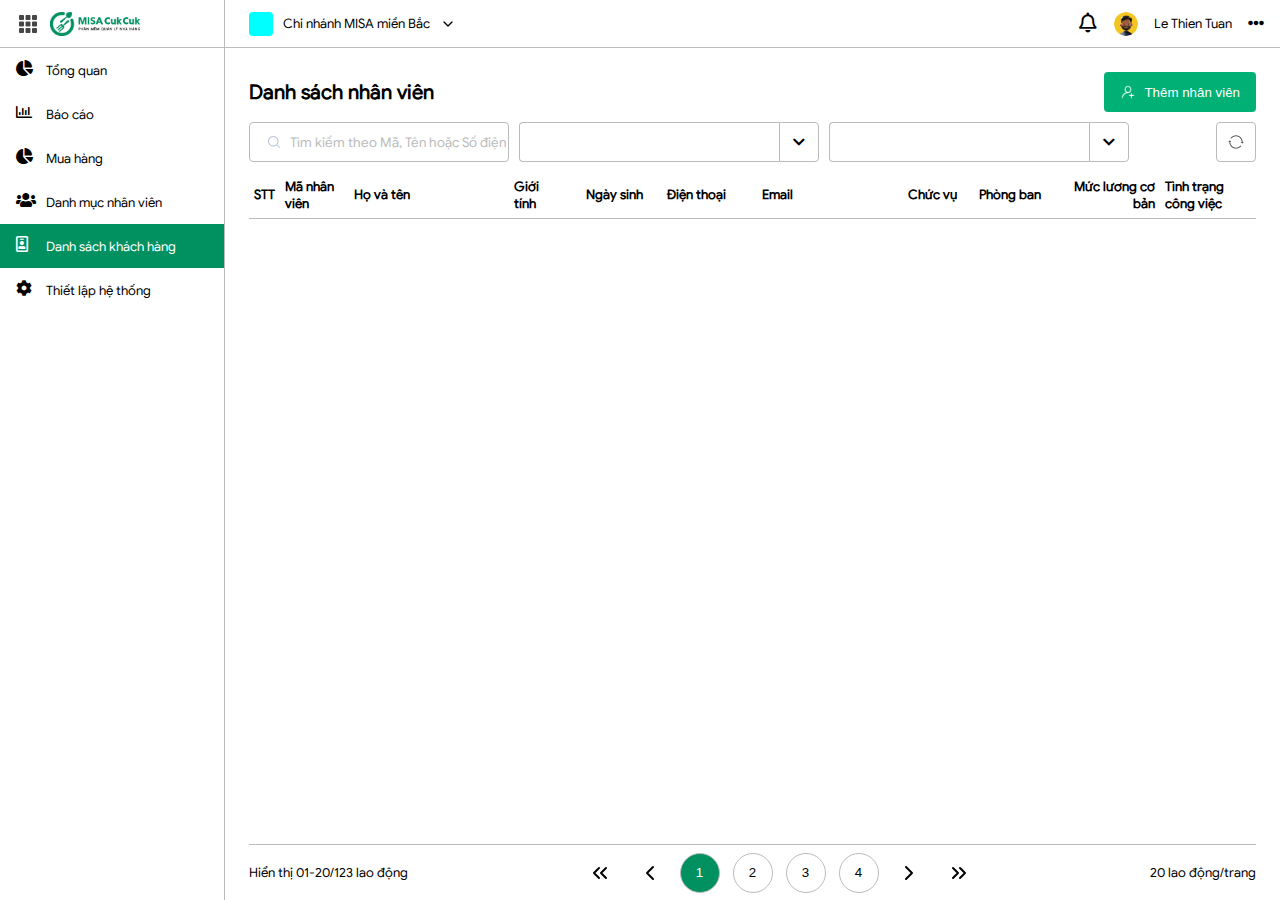
==== commit 71901c63: "buling dữ liệu vào form" ====
--- a/page/employee.html
+++ b/page/employee.html
@@ -46,7 +46,7 @@
         <div class="m-menu-icon">
           <i class="fas fa-chart-pie"></i>
         </div>
-        <div class="m-menu-text">Tông quan</div>
+        <div class="m-menu-text">Tổng quan</div>
       </div>
 
       <div class="m-nemu-item">
@@ -103,48 +103,47 @@
                     <div class="content-header">A.Thông tin chung:</div>
                     <div class="content-fields">
                       <div class="field">
-                        <label style="display: block" for="input"
-                          >Mã nhân viên (<span>*</span>)</label
-                        >
-                        <input
-                          id="employeeCodeInput"
-                          type="text"
-                          class="m-input"
-                          placeholder="Tim kiem theo ten, theo ho so"
-                        />
-                      </div>
-                      <div class="field">
-                        <label style="display: block" for="input"
-                          >Họ và tên (<span>*</span>)</label
-                        >
-                        <input
-                          type="text"
-                          class="m-input"
-                          placeholder="Tim kiem theo ten, theo ho so"
-                        />
-                      </div>
-                      <div class="field">
-                        <label style="display: block" for="input"
-                          >Ngày sinh (<span>*</span>)</label
-                        >
-                        <input
+                        <label for="input">Mã nhân viên (<span>*</span>)</label>
+                        <input
+                          required
+                          id="txtEmployeeCode"
+                          type="text"
+                          class="m-input"
+                          placeholder="Tim kiem theo ten, theo ho so"
+                        />
+                      </div>
+                      <div class="field">
+                        <label for="input">Họ và tên (<span>*</span>)</label>
+                        <input
+                          required
+                          id="txtEmployeeName"
+                          type="text"
+                          class="m-input"
+                          placeholder="Tim kiem theo ten, theo ho so"
+                        />
+                      </div>
+                      <div class="field">
+                        <label for="input">Ngày sinh (<span>*</span>)</label>
+                        <input
+                          required
+                          id="txtEmployeeBirth"
                           type="date"
                           class="m-input"
                           placeholder="Tim kiem theo ten, theo ho so"
                         />
                       </div>
                       <div class="field">
-                        <label style="display: block" for="input"
-                          >Giới tính (<span>*</span>)</label
-                        >
-                        <input
-                          type="text"
-                          class="m-input"
-                          placeholder="Tim kiem theo ten, theo ho so"
-                        />
-                      </div>
-                      <div class="field">
-                        <label style="display: block" for="input"
+                        <label for="input">Giới tính (<span>*</span>)</label>
+                        <input
+                          required
+                          id="txtEmployeeGender"
+                          type="text"
+                          class="m-input"
+                          placeholder="Tim kiem theo ten, theo ho so"
+                        />
+                      </div>
+                      <div class="field">
+                        <label for="input"
                           >Số CMTND/ Căn cước (<span>*</span>)</label
                         >
                         <input
@@ -155,36 +154,30 @@
                         />
                       </div>
                       <div class="field">
-                        <label style="display: block" for="input"
-                          >Ngày cấp (<span>*</span>)</label
-                        >
+                        <label for="input">Ngày cấp (<span>*</span>)</label>
                         <input required type="date" class="m-input" />
                       </div>
                       <div class="field" style="width: 50%">
-                        <label style="display: block" for="input"
-                          >Nơi cấp (<span>*</span>)</label
-                        >
-                        <input
-                          required
-                          type="text"
-                          class="m-input"
-                          placeholder="Tim kiem theo ten, theo ho so"
-                        />
-                      </div>
-
-                      <div class="field">
-                        <label style="display: block" for="input"
-                          >Email (<span>*</span>)</label
-                        >
-                        <input
-                          required
-                          type="text"
-                          class="m-input"
-                          placeholder="Tim kiem theo ten, theo ho so"
-                        />
-                      </div>
-                      <div class="field">
-                        <label style="display: block" for="input"
+                        <label for="input">Nơi cấp (<span>*</span>)</label>
+                        <input
+                          required
+                          type="text"
+                          class="m-input"
+                          placeholder="Tim kiem theo ten, theo ho so"
+                        />
+                      </div>
+
+                      <div class="field">
+                        <label for="input">Email (<span>*</span>)</label>
+                        <input
+                          required
+                          type="text"
+                          class="m-input"
+                          placeholder="Tim kiem theo ten, theo ho so"
+                        />
+                      </div>
+                      <div class="field">
+                        <label for="input"
                           >Số điện thoại (<span>*</span>)</label
                         >
                         <input
@@ -198,59 +191,47 @@
                     <div class="content-header">B.Thông tin công việc:</div>
                     <div class="content-fields">
                       <div class="field">
-                        <label style="display: block" for="input"
-                          >Vị trí
-                        </label>
-                        <input
-                          type="text"
-                          class="m-input"
-                          placeholder="Tim kiem theo ten, theo ho so"
-                        />
-                      </div>
-                      <div class="field">
-                        <label style="display: block" for="input"
-                          >Phòng ban
-                        </label>
-                        <input
-                          type="text"
-                          class="m-input"
-                          placeholder="Tim kiem theo ten, theo ho so"
-                        />
-                      </div>
-                      <div class="field">
-                        <label style="display: block" for="input"
-                          >Mã số thuế cá nhân
-                        </label>
-                        <input
-                          type="text"
-                          class="m-input"
-                          placeholder="Tim kiem theo ten, theo ho so"
-                        />
-                      </div>
-                      <div class="field">
-                        <label style="display: block" for="input"
-                          >Mức lương cơ bản
-                        </label>
-                        <input
-                          type="text"
-                          class="m-input"
-                          placeholder="Tim kiem theo ten, theo ho so"
-                        />
-                      </div>
-                      <div class="field">
-                        <label style="display: block" for="input"
-                          >Ngày gia nhập công ty
-                        </label>
-                        <input
-                          type="text"
-                          class="m-input"
-                          placeholder="Tim kiem theo ten, theo ho so"
-                        />
-                      </div>
-                      <div class="field">
-                        <label style="display: block" for="input"
-                          >Tình trạng công việc
-                        </label>
+                        <label for="input">Vị trí </label>
+                        <input
+                          type="text"
+                          class="m-input"
+                          placeholder="Tim kiem theo ten, theo ho so"
+                        />
+                      </div>
+                      <div class="field">
+                        <label for="input">Phòng ban </label>
+                        <input
+                          type="text"
+                          class="m-input"
+                          placeholder="Tim kiem theo ten, theo ho so"
+                        />
+                      </div>
+                      <div class="field">
+                        <label for="input">Mã số thuế cá nhân </label>
+                        <input
+                          type="text"
+                          class="m-input"
+                          placeholder="Tim kiem theo ten, theo ho so"
+                        />
+                      </div>
+                      <div class="field">
+                        <label for="input">Mức lương cơ bản </label>
+                        <input
+                          type="text"
+                          class="m-input"
+                          placeholder="Tim kiem theo ten, theo ho so"
+                        />
+                      </div>
+                      <div class="field">
+                        <label for="input">Ngày gia nhập công ty </label>
+                        <input
+                          type="text"
+                          class="m-input"
+                          placeholder="Tim kiem theo ten, theo ho so"
+                        />
+                      </div>
+                      <div class="field">
+                        <label for="input">Tình trạng công việc </label>
                         <input
                           type="text"
                           class="m-input"
@@ -323,7 +304,7 @@
 
       <div class="m-grip">
         <div class="m-contain-table">
-          <table id="employeeTable" class="m-table">
+          <table id="tblEmployeeList" class="m-table">
             <thead>
               <tr>
                 <th class="text-alight-center">STT</th>
--- a/css/main.css
+++ b/css/main.css
@@ -1,3 +1,6 @@
+@import url(/css/layout/header.css);
+@import url(/css/layout/navbar.css);
+@import url(/css/layout/content.css);
 @import url(/css/components/button.css);
 @import url(/css/components/table.css);
 @import url(/css/components/input.css);
@@ -5,20 +8,14 @@
 @import url(/css/components/combobox.css);
 @import url(/css/components/paging.css);
 @import url(/css/components/check-box.css);
-@import url(/css/components/header.css);
-@import url(/css/components/navbar.css);
-@import url(/css/components/main.css);
 @import url(/css/components/toast.css);
 @import url(/css/components/toolbar.css);
-@import url(/css/layout/header.css);
-@import url(/css/layout/navbar.css);
-@import url(/css/layout/content.css);
 
 * {
   padding: 0;
   margin: 0;
   box-sizing: border-box;
-  }
+}
 
 body {
   font-family: MISA Font;
